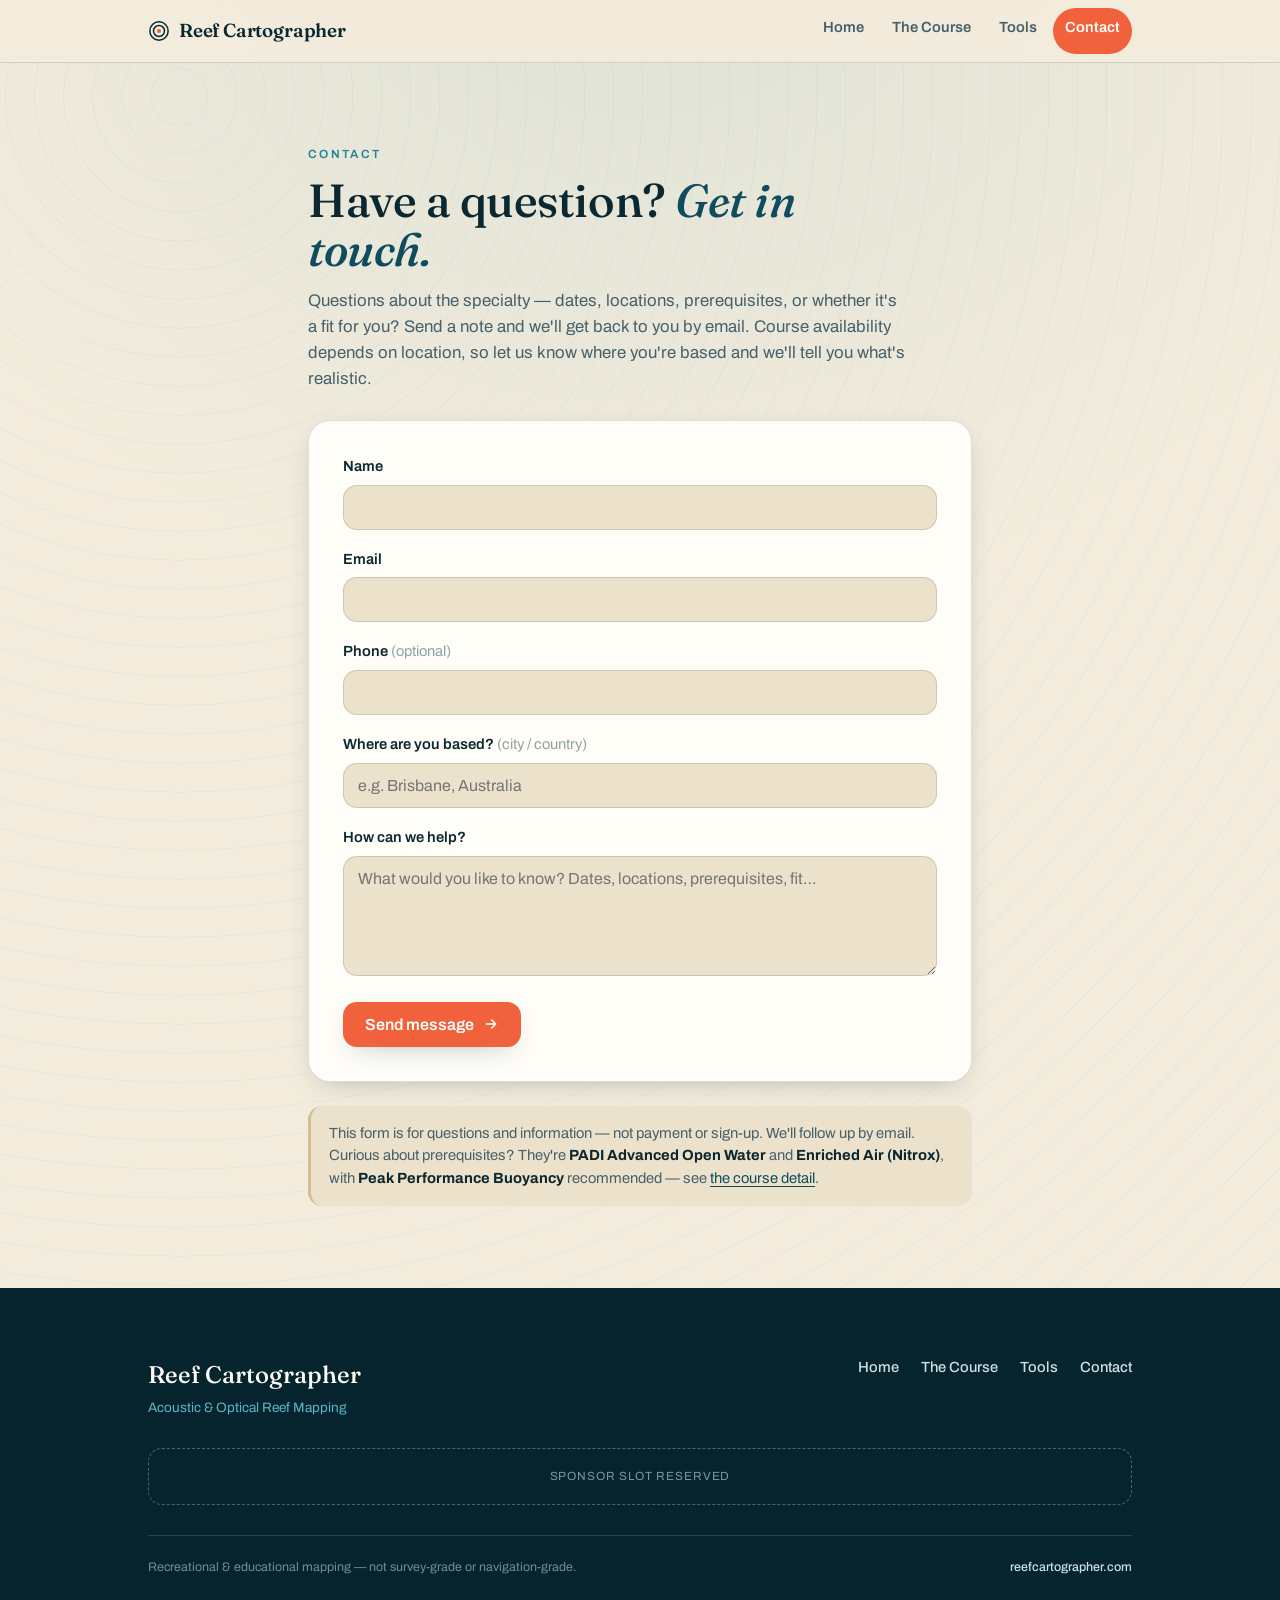
==== contact.html @ ee723bc2 "contact form update" ====
<!DOCTYPE html>
<html lang="en">
<head>
<meta charset="UTF-8">
<meta name="viewport" content="width=device-width, initial-scale=1.0">
<title>Contact — Reef Cartographer</title>
<meta name="description" content="Questions about the Reef Cartographer specialty — dates, locations, prerequisites, or whether it's a fit? Get in touch.">
<meta name="theme-color" content="#f3ecdd">
<link rel="manifest" href="manifest.webmanifest">
<link rel="icon" href="favicon.ico" sizes="any">
<link rel="icon" type="image/png" sizes="32x32" href="favicon-32.png">
<link rel="icon" type="image/png" sizes="16x16" href="favicon-16.png">
<link rel="apple-touch-icon" href="apple-touch-icon.png">
<link rel="preconnect" href="https://fonts.googleapis.com">
<link rel="preconnect" href="https://fonts.gstatic.com" crossorigin>
<link href="https://fonts.googleapis.com/css2?family=Fraunces:opsz,wght@9..144,400;9..144,500;9..144,600&family=Archivo:wght@400;500;600&family=Spline+Sans+Mono:wght@400;500;600&display=swap" rel="stylesheet">
<link rel="stylesheet" href="styles.css">
</head>
<body class="page">

<header class="site-nav">
  <div class="wrap">
    <a class="logo" href="index.html">
      <svg class="mark" viewBox="0 0 24 24" fill="none" stroke="currentColor" stroke-width="1.6"><circle cx="12" cy="12" r="10"/><circle cx="12" cy="12" r="6"/><circle cx="12" cy="12" r="2.2" fill="var(--coral)" stroke="none"/></svg>
      Reef Cartographer
    </a>
    <nav>
      <a href="index.html">Home</a>
      <a href="course.html">The Course</a>
      <a href="tools.html">Tools</a>
      <a href="contact.html" class="cta active">Contact</a>
    </nav>
  </div>
</header>

<section class="band">
  <div class="wrap narrow">
    <div class="eyebrow">Contact</div>
    <h2 class="sec">Have a question? <span class="em">Get in touch.</span></h2>
    <p class="sec-lede">Questions about the specialty — dates, locations, prerequisites, or whether it's a fit for you? Send a note and we'll get back to you by email. Course availability depends on location, so let us know where you're based and we'll tell you what's realistic.</p>

    <!-- Netlify Forms: static-detected at deploy; submissions land in your
         Netlify dashboard. The destination email is configured in Netlify
         settings, never in this page's source. Honeypot guards against bots. -->
    <form name="contact" method="POST" data-netlify="true" data-netlify-honeypot="bot-field" class="form" style="margin-top:28px">
      <input type="hidden" name="form-name" value="contact">
      <p class="hp"><label>Don't fill this out: <input name="bot-field"></label></p>

      <div class="frow">
        <label for="f-name">Name</label>
        <input id="f-name" name="name" type="text" autocomplete="name" required>
      </div>
      <div class="frow">
        <label for="f-email">Email</label>
        <input id="f-email" name="email" type="email" autocomplete="email" required>
      </div>
      <div class="frow">
        <label for="f-phone">Phone <span class="opt">(optional)</span></label>
        <input id="f-phone" name="phone" type="tel" autocomplete="tel">
      </div>
      <div class="frow">
        <label for="f-loc">Where are you based? <span class="opt">(city / country)</span></label>
        <input id="f-loc" name="location" type="text" autocomplete="address-level2" placeholder="e.g. Brisbane, Australia">
      </div>
      <div class="frow">
        <label for="f-msg">How can we help?</label>
        <textarea id="f-msg" name="message" placeholder="What would you like to know? Dates, locations, prerequisites, fit…" required></textarea>
      </div>

      <button class="btn btn-primary" type="submit">Send message
        <svg viewBox="0 0 24 24" fill="none" stroke="currentColor" stroke-width="2.4"><path d="M5 12h14M13 6l6 6-6 6" stroke-linecap="round" stroke-linejoin="round"/></svg>
      </button>
    </form>

    <p class="note" style="margin-top:24px">This form is for questions and information — not payment or sign-up. We'll follow up by email. Curious about prerequisites? They're <b>PADI Advanced Open Water</b> and <b>Enriched Air (Nitrox)</b>, with <b>Peak Performance Buoyancy</b> recommended — see <a href="course.html">the course detail</a>.</p>
  </div>
</section>

<footer class="site">
  <div class="wrap">
    <div class="ft-top">
      <div class="ft-brand">Reef Cartographer<span>Acoustic &amp; Optical Reef Mapping</span></div>
      <nav>
        <a href="index.html">Home</a><a href="course.html">The Course</a><a href="tools.html">Tools</a><a href="contact.html">Contact</a>
      </nav>
    </div>
    <div class="sponsor">Sponsor slot reserved</div>
    <div class="ft-base">
      <span>Recreational &amp; educational mapping — not survey-grade or navigation-grade.</span>
      <span><b>reefcartographer.com</b></span>
    </div>
  </div>
</footer>

<script>
if ("serviceWorker" in navigator) { window.addEventListener("load", () => { navigator.serviceWorker.register("sw.js").catch(() => {}); }); }
</script>
</body>
</html>
---- styles.css ----
/* ============================================================================
   REEF CARTOGRAPHER — shared site stylesheet
   The single design-system source for index / course / enroll pages.
   (The tools app keeps its own inline copy of these tokens so it stays a
   self-contained single file; the :root values below are identical to it.)
   ============================================================================ */
:root{
  --paper:#f3ecdd; --paper-2:#ece1cb; --white:#fffdf8;
  --ink:#0b2730; --ink-soft:#46606a; --ink-faint:#90a2a8;
  --abyss:#06242e; --teal-900:#08303d; --teal-700:#0e4c5e;
  --teal-500:#1c8597; --teal-300:#5cb7c3; --teal-100:#c2e6e8;
  --sand:#e7d8b6; --sand-deep:#d3bd92;
  --coral:#f0613c; --coral-600:#d94c28; --coral-tint:#fce0d6;
  --green:#2f9e6f;
  --line:rgba(11,39,48,.14); --line-strong:rgba(11,39,48,.28);
  --shadow-sm:0 1px 2px rgba(8,48,61,.08);
  --shadow-md:0 8px 28px -12px rgba(8,48,61,.35);
  --shadow-lg:0 24px 60px -24px rgba(8,48,61,.45);
  --font-display:"Fraunces",Georgia,serif;
  --font-ui:"Archivo",system-ui,-apple-system,sans-serif;
  --font-mono:"Spline Sans Mono",ui-monospace,monospace;
  --r-sm:8px; --r-md:14px; --r-lg:22px;
  --sp:clamp(16px,4.5vw,28px);
}
*{ box-sizing:border-box; margin:0; padding:0; }
html{ -webkit-text-size-adjust:100%; scroll-behavior:smooth; }
body{
  font-family:var(--font-ui); color:var(--ink); background:var(--paper);
  line-height:1.55; min-height:100dvh;
  background-image:
    radial-gradient(120% 80% at 50% -5%, rgba(28,133,151,.10), transparent 55%),
    repeating-radial-gradient(circle at 14% 6%, transparent 0 28px, rgba(11,39,48,.03) 28px 29px);
}
a{ color:var(--teal-700); text-underline-offset:3px; }
img{ max-width:100%; display:block; }
.wrap{ width:100%; max-width:1040px; margin:0 auto; padding:0 var(--sp); }
.narrow{ max-width:720px; }

/* ---------- site nav ---------- */
.site-nav{
  position:sticky; top:0; z-index:30;
  background:rgba(243,236,221,.92); backdrop-filter:blur(8px);
  border-bottom:1px solid var(--line);
}
.site-nav .wrap{ display:flex; align-items:center; justify-content:space-between; gap:14px; min-height:62px; flex-wrap:wrap; }
.site-nav .logo{ font-family:var(--font-display); font-weight:600; font-size:1.18rem; letter-spacing:-.01em; color:var(--ink); text-decoration:none; display:flex; align-items:center; gap:9px; }
.site-nav .logo .mark{ width:22px; height:22px; flex:0 0 auto; }
.site-nav nav{ display:flex; gap:4px; flex-wrap:wrap; }
.site-nav nav a{ font-size:.92rem; font-weight:600; color:var(--ink-soft); text-decoration:none; padding:8px 12px; border-radius:99px; transition:background .15s,color .15s; }
.site-nav nav a:hover{ color:var(--ink); background:var(--paper-2); }
.site-nav nav a.active{ color:var(--ink); }
.site-nav nav a.active::after{ content:""; display:block; height:3px; margin-top:5px; border-radius:3px; background:var(--coral); }
.site-nav nav a.cta{ color:var(--white); background:var(--coral); }
.site-nav nav a.cta:hover{ background:var(--coral-600); }

/* ---------- hero ---------- */
.hero{ position:relative; overflow:hidden; padding:clamp(48px,11vw,108px) 0 clamp(40px,9vw,84px); }
.hero .wrap{ position:relative; z-index:1; }
.hero .kicker{ font-size:.74rem; letter-spacing:.24em; text-transform:uppercase; font-weight:600; color:var(--teal-500); display:flex; align-items:center; gap:.6em; }
.hero .kicker::before{ content:""; width:30px; height:1px; background:var(--teal-500); opacity:.7; }
.hero h1{ font-family:var(--font-display); font-weight:500; font-size:clamp(2.6rem,9vw,5rem); line-height:.98; letter-spacing:-.02em; margin:.22em 0 .1em; max-width:14ch; }
.hero h1 .em{ font-style:italic; color:var(--teal-700); }
.hero .lede{ font-size:clamp(1.05rem,2.6vw,1.3rem); color:var(--ink-soft); max-width:54ch; margin-top:.5em; }
.hero-contours{ position:absolute; inset:0; z-index:0; opacity:.5; pointer-events:none; }
.btn-row{ display:flex; flex-wrap:wrap; gap:12px; margin-top:30px; }

/* ---------- buttons ---------- */
.btn{ display:inline-flex; align-items:center; gap:9px; font-family:var(--font-ui); font-weight:600; font-size:1rem; text-decoration:none; border:none; border-radius:var(--r-md); padding:14px 22px; cursor:pointer; transition:transform .12s,background .15s,box-shadow .15s; }
.btn:active{ transform:translateY(1px); }
.btn-primary{ background:var(--coral); color:var(--white); box-shadow:var(--shadow-md); }
.btn-primary:hover{ background:var(--coral-600); }
.btn-ghost{ background:transparent; color:var(--ink); border:1.5px solid var(--line-strong); }
.btn-ghost:hover{ border-color:var(--teal-500); background:var(--white); }
.btn svg{ width:16px; height:16px; }

/* ---------- sections ---------- */
section.band{ padding:clamp(44px,8vw,82px) 0; }
section.band.alt{ background:linear-gradient(180deg, transparent, rgba(8,48,61,.04)); }
.eyebrow{ font-size:.74rem; letter-spacing:.2em; text-transform:uppercase; font-weight:600; color:var(--teal-500); }
h2.sec{ font-family:var(--font-display); font-weight:500; font-size:clamp(1.9rem,5.5vw,2.9rem); line-height:1.04; letter-spacing:-.01em; margin:.3em 0; max-width:20ch; }
h2.sec .em{ font-style:italic; color:var(--teal-700); }
.sec-lede{ color:var(--ink-soft); font-size:1.05rem; max-width:60ch; }
.prose{ max-width:64ch; }
.prose p{ margin:0 0 1em; color:var(--ink); }
.prose p.muted{ color:var(--ink-soft); }
h3.sub{ font-family:var(--font-display); font-weight:500; font-size:1.4rem; margin:1.6em 0 .5em; }

/* ---------- card grids ---------- */
.grid{ display:grid; gap:18px; margin-top:34px; }
.grid.cols-2{ grid-template-columns:repeat(2,1fr); }
.grid.cols-3{ grid-template-columns:repeat(3,1fr); }
.card{ background:var(--white); border:1px solid var(--line); border-radius:var(--r-lg); box-shadow:var(--shadow-sm); padding:clamp(20px,3.5vw,28px); }
.card .num{ font-family:var(--font-mono); font-size:.8rem; font-weight:600; color:var(--coral-600); letter-spacing:.06em; }
.card h3{ font-family:var(--font-display); font-weight:500; font-size:1.35rem; margin:.35em 0 .4em; line-height:1.1; }
.card p{ color:var(--ink-soft); font-size:.95rem; }
.card .formula{ font-family:var(--font-mono); font-size:.95rem; color:var(--teal-700); margin-top:.7em; }

/* feature list */
ul.ticks{ list-style:none; margin:1em 0 0; padding:0; display:grid; gap:12px; }
ul.ticks li{ position:relative; padding-left:30px; color:var(--ink); }
ul.ticks li::before{ content:""; position:absolute; left:0; top:3px; width:18px; height:18px; border-radius:50%; background:var(--teal-100); }
ul.ticks li::after{ content:""; position:absolute; left:6px; top:8px; width:6px; height:6px; border-radius:50%; background:var(--teal-500); }
ul.ticks li b{ font-weight:600; }

/* honest / caution callout */
.note{ border-left:3px solid var(--sand-deep); background:var(--paper-2); border-radius:var(--r-md); padding:16px 18px; color:var(--ink-soft); font-size:.92rem; }
.note b{ color:var(--ink); }
.note.coral{ border-left-color:var(--coral); background:var(--coral-tint); color:var(--coral-600); }
.note.coral b{ color:var(--coral-600); }

/* ---------- form ---------- */
.form{ background:var(--white); border:1px solid var(--line); border-radius:var(--r-lg); box-shadow:var(--shadow-md); padding:clamp(22px,4vw,34px); }
.form .frow{ margin-bottom:18px; }
.form label{ display:block; font-weight:600; font-size:.92rem; margin-bottom:7px; }
.form label .opt{ color:var(--ink-faint); font-weight:400; }
.form input, .form select, .form textarea{ width:100%; font-family:var(--font-ui); font-size:1rem; color:var(--ink); background:var(--paper-2); border:1.5px solid var(--line); border-radius:var(--r-md); padding:13px 14px; transition:border-color .15s,box-shadow .15s; }
.form textarea{ resize:vertical; min-height:120px; }
.form input:focus, .form select:focus, .form textarea:focus{ outline:none; border-color:var(--teal-500); box-shadow:0 0 0 3px rgba(28,133,151,.18); }
.hp{ position:absolute; left:-9999px; opacity:0; height:0; width:0; }

/* ---------- footer ---------- */
footer.site{ margin-top:auto; background:var(--abyss); color:#cfe0e4; padding:clamp(40px,7vw,68px) 0 32px; }
footer.site .wrap{ display:grid; gap:30px; }
footer.site .ft-top{ display:flex; justify-content:space-between; gap:30px; flex-wrap:wrap; }
footer.site .ft-brand{ font-family:var(--font-display); font-weight:500; font-size:1.5rem; color:var(--white); }
footer.site .ft-brand span{ display:block; font-family:var(--font-ui); font-size:.85rem; color:var(--teal-300); font-weight:400; margin-top:4px; }
footer.site nav{ display:flex; gap:8px 22px; flex-wrap:wrap; }
footer.site nav a{ color:#cfe0e4; text-decoration:none; font-size:.92rem; font-weight:500; }
footer.site nav a:hover{ color:var(--white); }
.sponsor{ border:1px dashed rgba(207,224,228,.35); border-radius:var(--r-md); padding:18px; text-align:center; font-size:.74rem; letter-spacing:.08em; text-transform:uppercase; color:rgba(207,224,228,.6); }
footer.site .ft-base{ display:flex; justify-content:space-between; gap:14px; flex-wrap:wrap; font-size:.78rem; color:rgba(207,224,228,.55); border-top:1px solid rgba(207,224,228,.16); padding-top:22px; }
footer.site .ft-base b{ color:#cfe0e4; font-weight:500; }

/* page scaffold to keep footer down */
.page{ display:flex; flex-direction:column; min-height:100dvh; }

@media (max-width:760px){ .grid.cols-3{ grid-template-columns:1fr; } .grid.cols-2{ grid-template-columns:1fr; } }
@media (max-width:520px){ .site-nav nav a{ padding:7px 9px; font-size:.86rem; } }
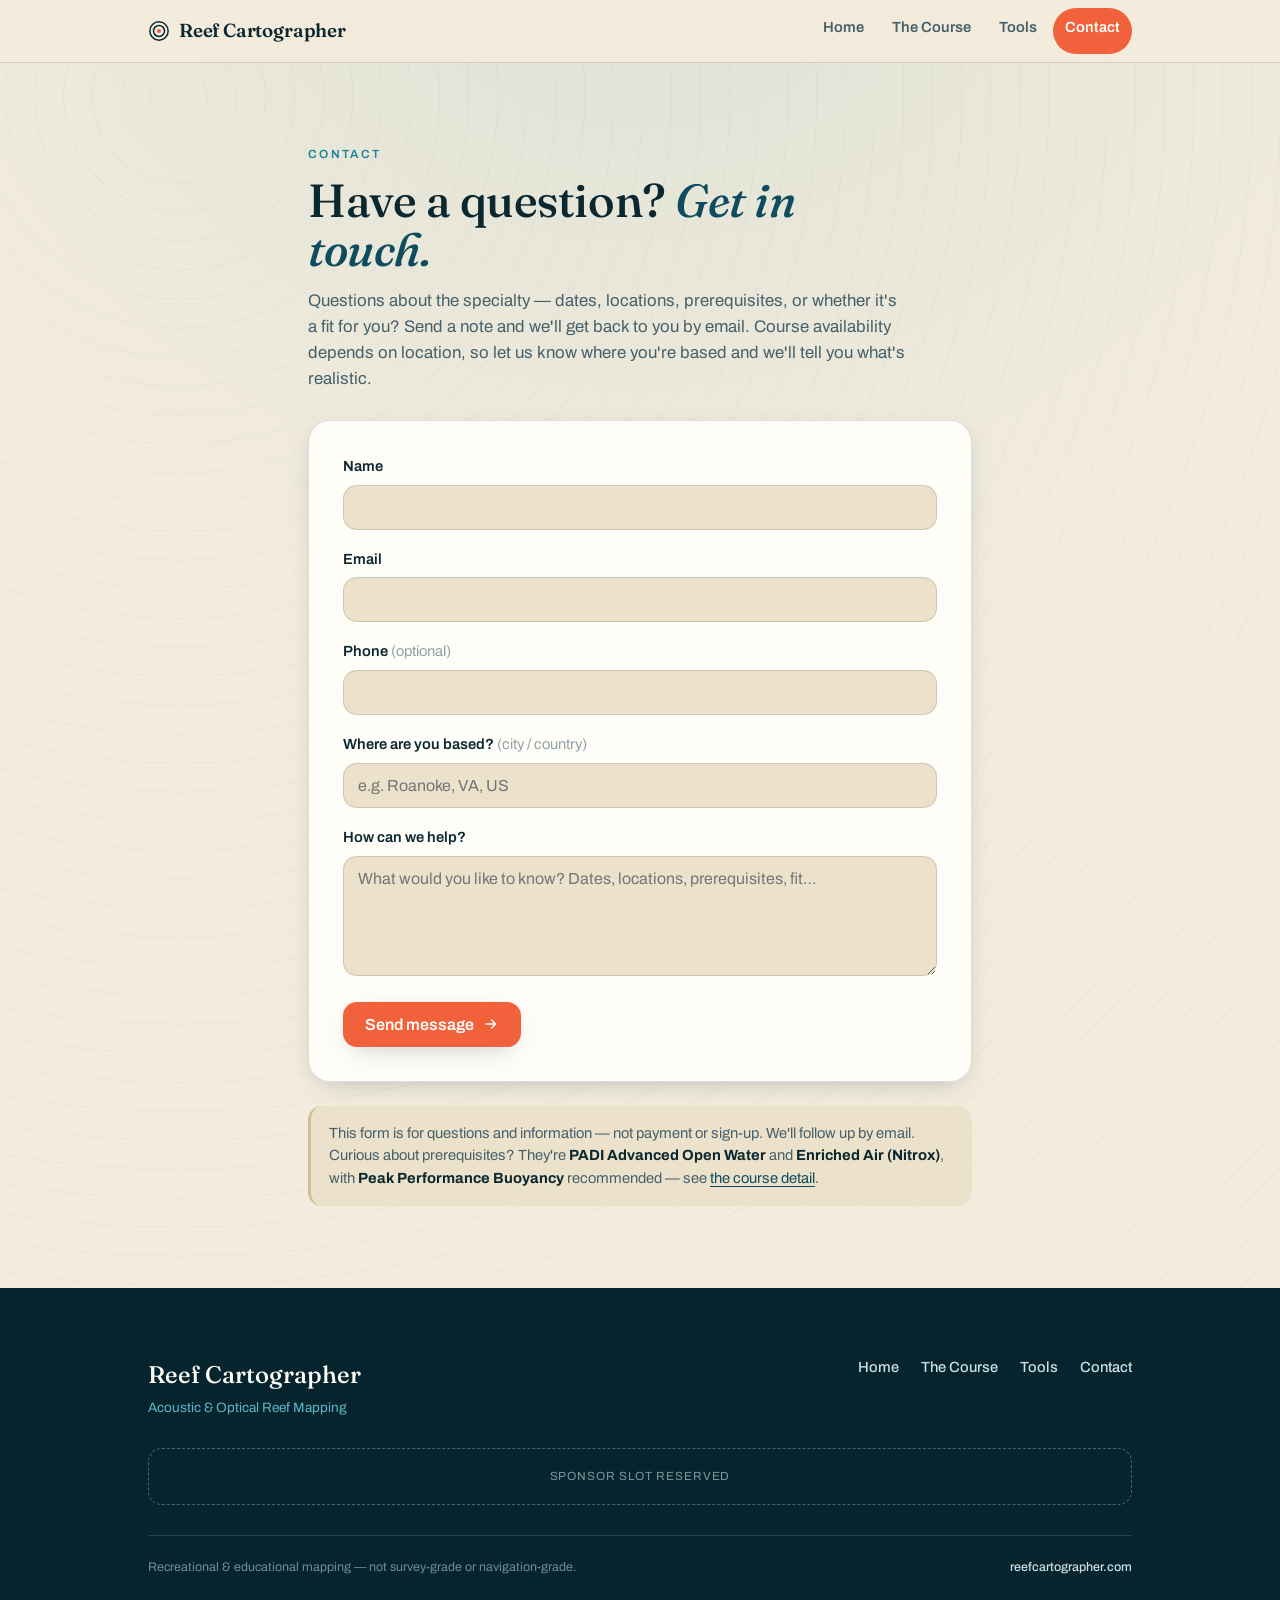
==== commit 758ef19b: "form location update" ====
--- a/contact.html
+++ b/contact.html
@@ -42,7 +42,7 @@
     <!-- Netlify Forms: static-detected at deploy; submissions land in your
          Netlify dashboard. The destination email is configured in Netlify
          settings, never in this page's source. Honeypot guards against bots. -->
-    <form name="contact" method="POST" data-netlify="true" data-netlify-honeypot="bot-field" class="form" style="margin-top:28px">
+    <form name="contact" method="POST" action="/thanks.html" data-netlify="true" data-netlify-honeypot="bot-field" class="form" style="margin-top:28px">
       <input type="hidden" name="form-name" value="contact">
       <p class="hp"><label>Don't fill this out: <input name="bot-field"></label></p>
 
@@ -60,7 +60,7 @@
       </div>
       <div class="frow">
         <label for="f-loc">Where are you based? <span class="opt">(city / country)</span></label>
-        <input id="f-loc" name="location" type="text" autocomplete="address-level2" placeholder="e.g. Brisbane, Australia">
+        <input id="f-loc" name="location" type="text" autocomplete="address-level2" placeholder="e.g. Roanoke, VA, US">
       </div>
       <div class="frow">
         <label for="f-msg">How can we help?</label>
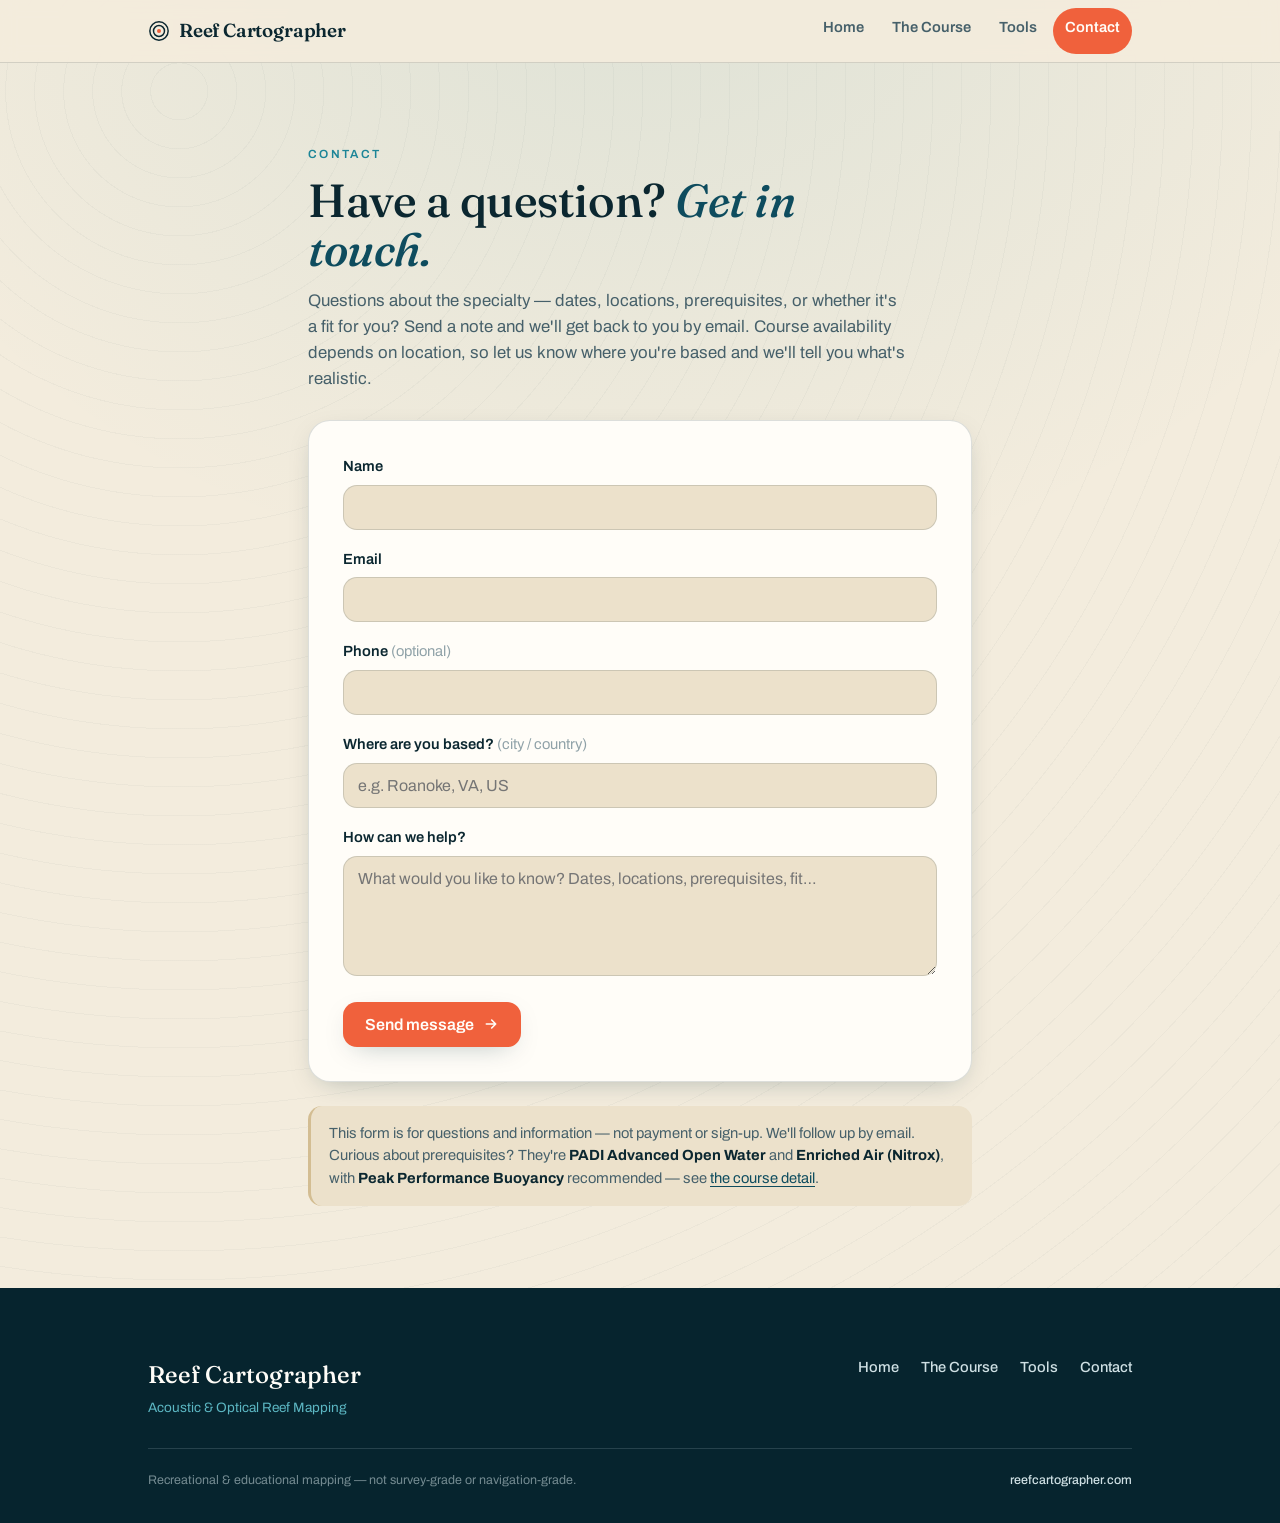
==== commit 2d526265: "remove the banner ads" ====
--- a/contact.html
+++ b/contact.html
@@ -84,7 +84,6 @@
         <a href="index.html">Home</a><a href="course.html">The Course</a><a href="tools.html">Tools</a><a href="contact.html">Contact</a>
       </nav>
     </div>
-    <div class="sponsor">Sponsor slot reserved</div>
     <div class="ft-base">
       <span>Recreational &amp; educational mapping — not survey-grade or navigation-grade.</span>
       <span><b>reefcartographer.com</b></span>
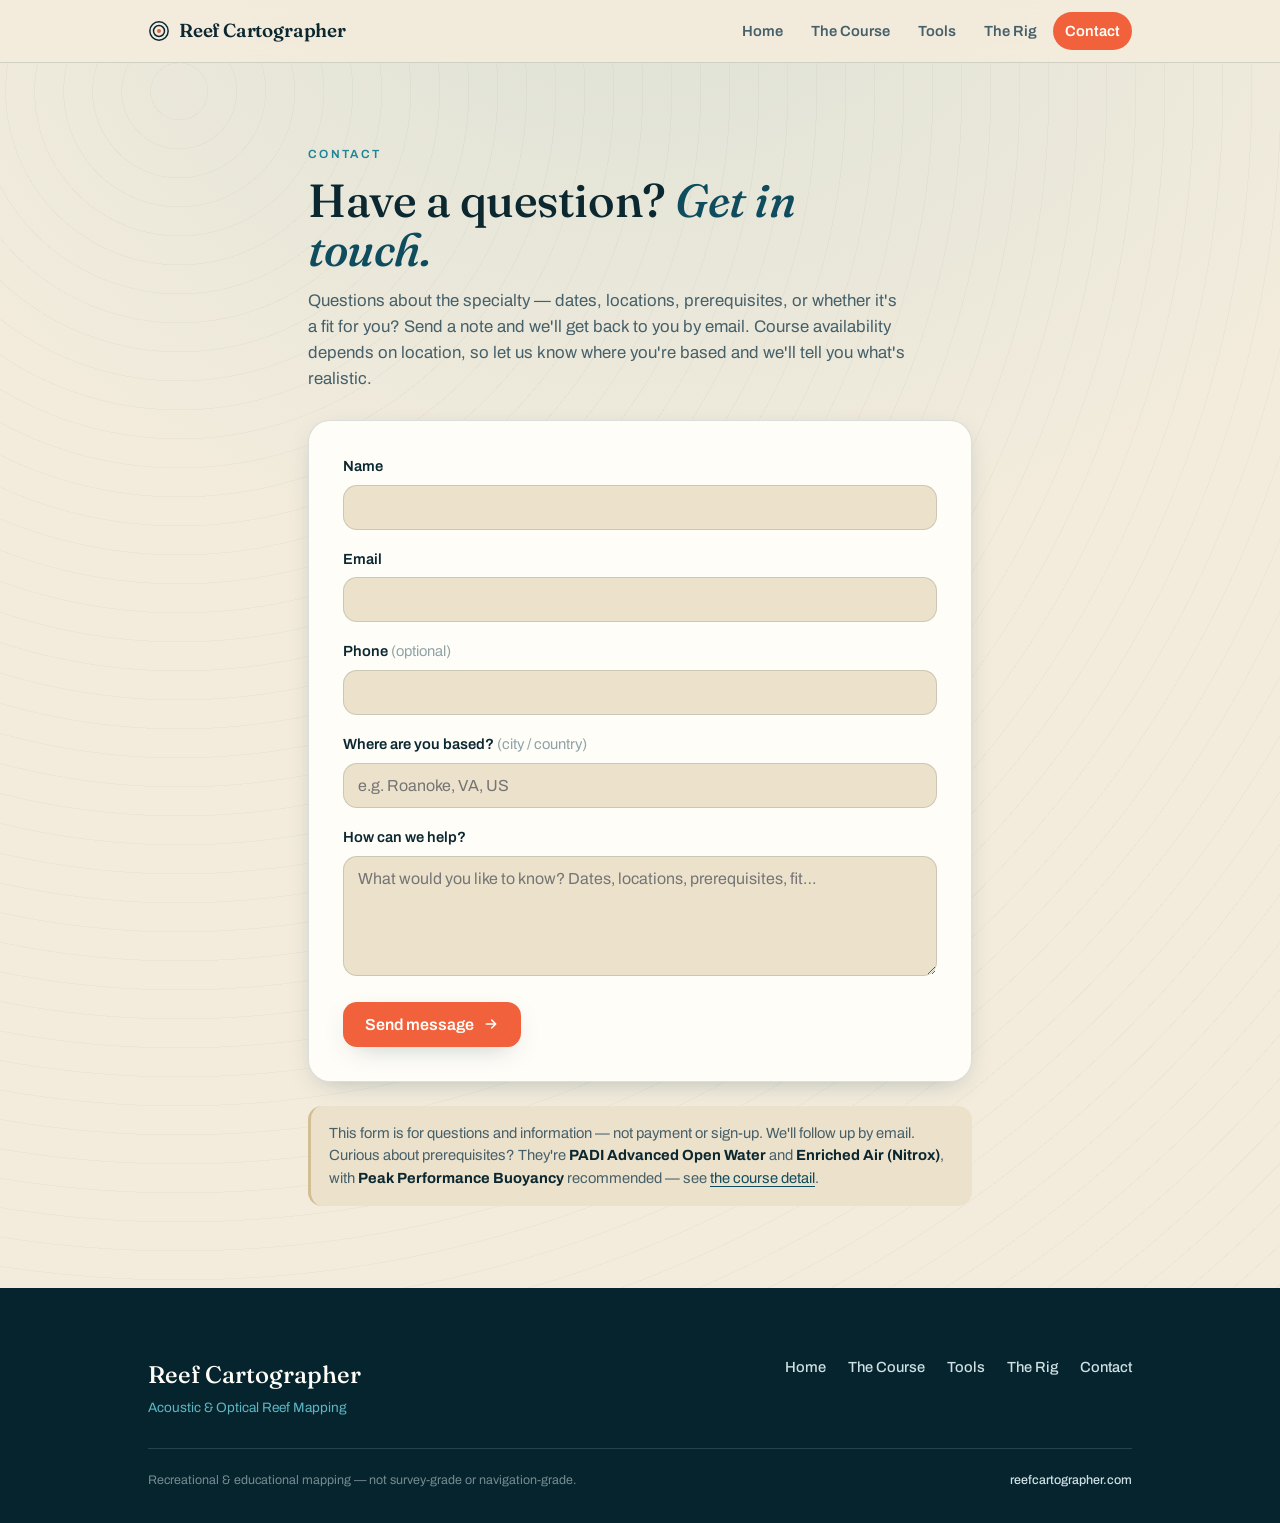
==== commit f7931927: "rig assembly" ====
--- a/contact.html
+++ b/contact.html
@@ -28,6 +28,7 @@
       <a href="index.html">Home</a>
       <a href="course.html">The Course</a>
       <a href="tools.html">Tools</a>
+      <a href="rig.html">The Rig</a>
       <a href="contact.html" class="cta active">Contact</a>
     </nav>
   </div>
@@ -81,7 +82,8 @@
     <div class="ft-top">
       <div class="ft-brand">Reef Cartographer<span>Acoustic &amp; Optical Reef Mapping</span></div>
       <nav>
-        <a href="index.html">Home</a><a href="course.html">The Course</a><a href="tools.html">Tools</a><a href="contact.html">Contact</a>
+        <a href="index.html">Home</a><a href="course.html">The Course</a><a href="tools.html">Tools</a><a href="rig.html">The Rig</a>
+      <a href="contact.html">Contact</a>
       </nav>
     </div>
     <div class="ft-base">
--- a/styles.css
+++ b/styles.css
@@ -45,12 +45,13 @@
 .site-nav .wrap{ display:flex; align-items:center; justify-content:space-between; gap:14px; min-height:62px; flex-wrap:wrap; }
 .site-nav .logo{ font-family:var(--font-display); font-weight:600; font-size:1.18rem; letter-spacing:-.01em; color:var(--ink); text-decoration:none; display:flex; align-items:center; gap:9px; }
 .site-nav .logo .mark{ width:22px; height:22px; flex:0 0 auto; }
-.site-nav nav{ display:flex; gap:4px; flex-wrap:wrap; }
-.site-nav nav a{ font-size:.92rem; font-weight:600; color:var(--ink-soft); text-decoration:none; padding:8px 12px; border-radius:99px; transition:background .15s,color .15s; }
+.site-nav nav{ display:flex; gap:4px; flex-wrap:wrap; align-items:center; }
+.site-nav nav a{ position:relative; font-size:.92rem; font-weight:600; color:var(--ink-soft); text-decoration:none; padding:8px 12px; border-radius:99px; transition:background .15s,color .15s; }
 .site-nav nav a:hover{ color:var(--ink); background:var(--paper-2); }
 .site-nav nav a.active{ color:var(--ink); }
-.site-nav nav a.active::after{ content:""; display:block; height:3px; margin-top:5px; border-radius:3px; background:var(--coral); }
+.site-nav nav a.active::after{ content:""; position:absolute; left:12px; right:12px; bottom:2px; height:3px; border-radius:3px; background:var(--coral); }
 .site-nav nav a.cta{ color:var(--white); background:var(--coral); }
+.site-nav nav a.cta.active::after{ display:none; }
 .site-nav nav a.cta:hover{ background:var(--coral-600); }
 
 /* ---------- hero ---------- */
@@ -136,3 +137,18 @@
 
 @media (max-width:760px){ .grid.cols-3{ grid-template-columns:1fr; } .grid.cols-2{ grid-template-columns:1fr; } }
 @media (max-width:520px){ .site-nav nav a{ padding:7px 9px; font-size:.86rem; } }
+
+/* ---- The Rig: equipment grid + item cards ---- */
+.kit{ display:grid; grid-template-columns:repeat(2,1fr); gap:18px; margin-top:8px; }
+.kit-item{ background:var(--white); border:1px solid var(--line); border-radius:var(--r-lg); box-shadow:var(--shadow-sm); padding:18px 18px 20px; display:flex; flex-direction:column; }
+.kit-fig{ background:var(--paper); border:1px solid var(--line); border-radius:var(--r-md); height:150px; display:flex; align-items:center; justify-content:center; margin-bottom:14px; }
+.kit-fig svg{ width:100%; height:100%; }
+.kit-tag{ display:inline-block; align-self:flex-start; font-family:var(--font-mono); font-size:.66rem; letter-spacing:.06em; text-transform:uppercase; padding:3px 8px; border-radius:99px; margin-bottom:8px; }
+.kit-tag.req{ background:var(--coral-tint,#fce0d6); color:var(--coral-600); }
+.kit-tag.ex{ background:var(--paper-2); color:var(--ink-soft); }
+.kit-item h3{ font-family:var(--font-display); font-weight:500; font-size:1.12rem; line-height:1.15; margin:0 0 6px; }
+.kit-item p{ font-size:.9rem; color:var(--ink-soft); line-height:1.5; margin:0; }
+.rig-figure{ background:var(--white); border:1px solid var(--line); border-radius:var(--r-lg); box-shadow:var(--shadow-sm); padding:clamp(16px,3vw,26px); margin-top:10px; }
+.rig-figure svg{ width:100%; height:auto; display:block; }
+.rig-cap{ font-size:.82rem; color:var(--ink-soft); margin-top:12px; line-height:1.5; }
+@media (max-width:620px){ .kit{ grid-template-columns:1fr; } }
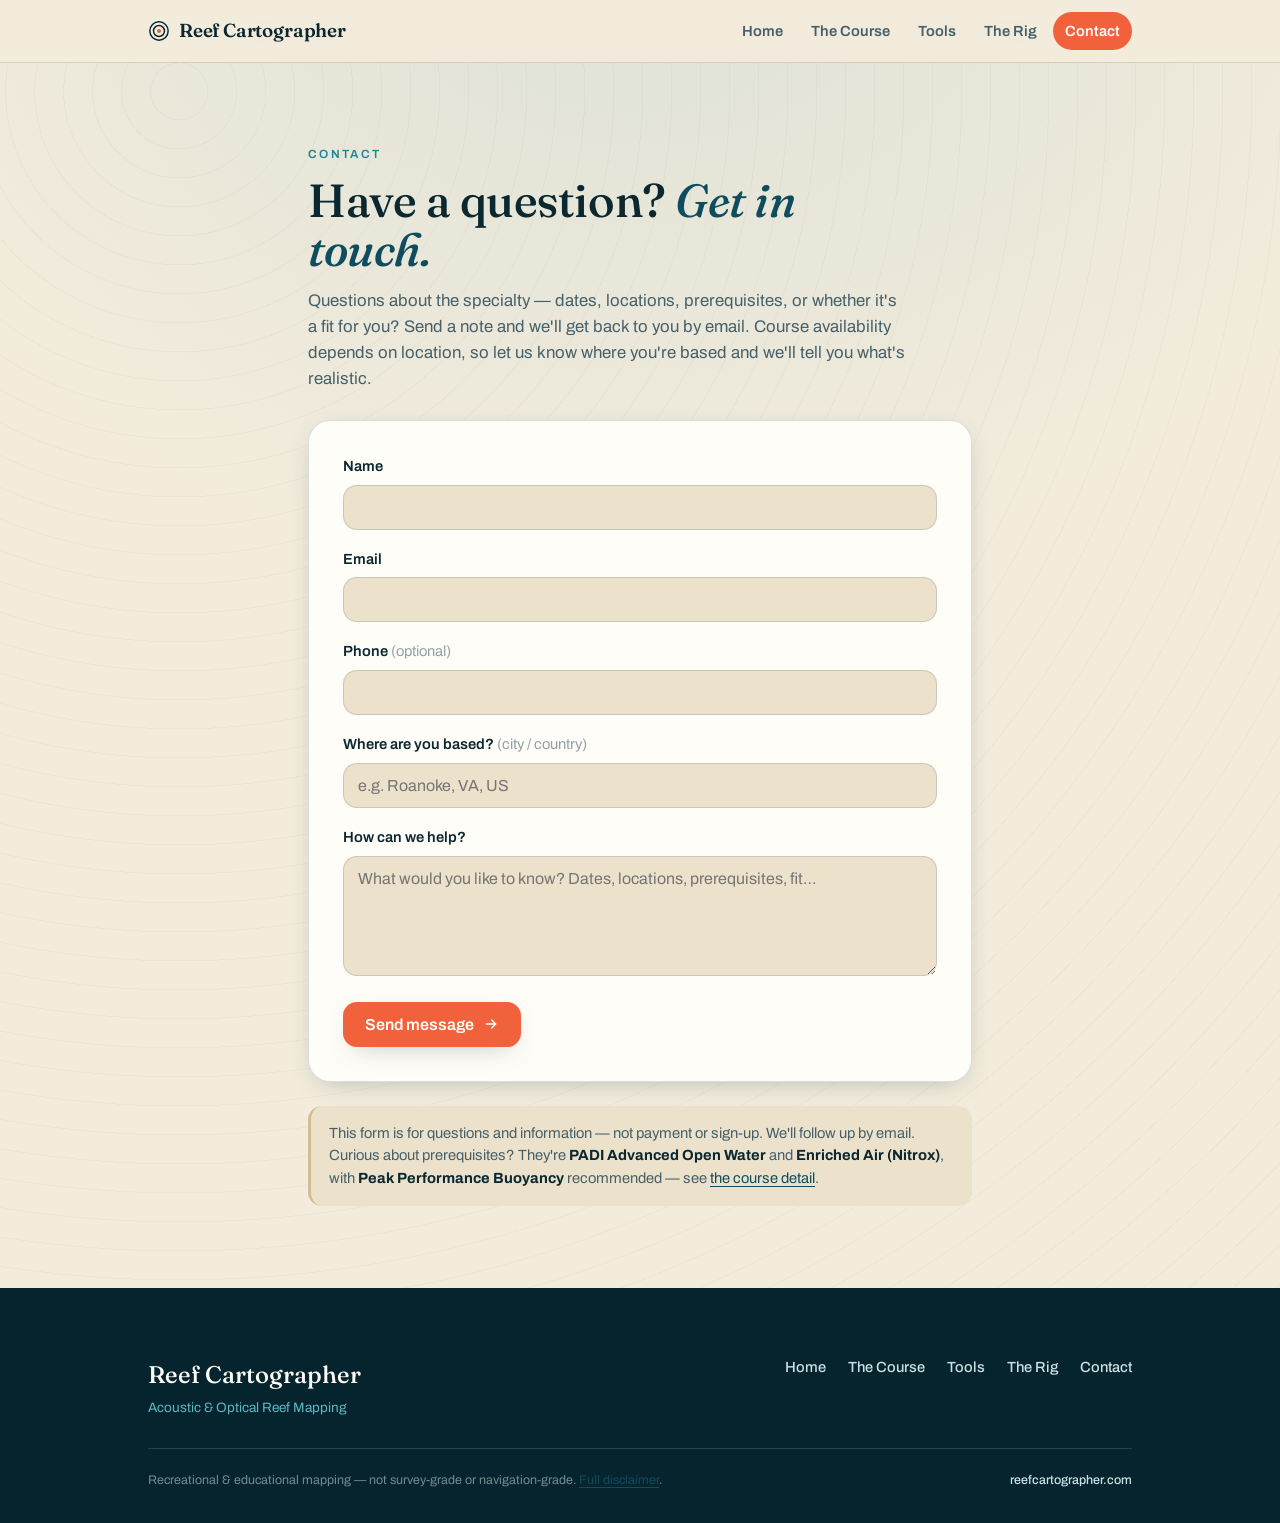
==== commit 2049cb1a: "disclaimer" ====
--- a/contact.html
+++ b/contact.html
@@ -87,7 +87,7 @@
       </nav>
     </div>
     <div class="ft-base">
-      <span>Recreational &amp; educational mapping — not survey-grade or navigation-grade.</span>
+      <span>Recreational &amp; educational mapping — not survey-grade or navigation-grade. <a href="disclaimer.html">Full disclaimer</a>.</span>
       <span><b>reefcartographer.com</b></span>
     </div>
   </div>
